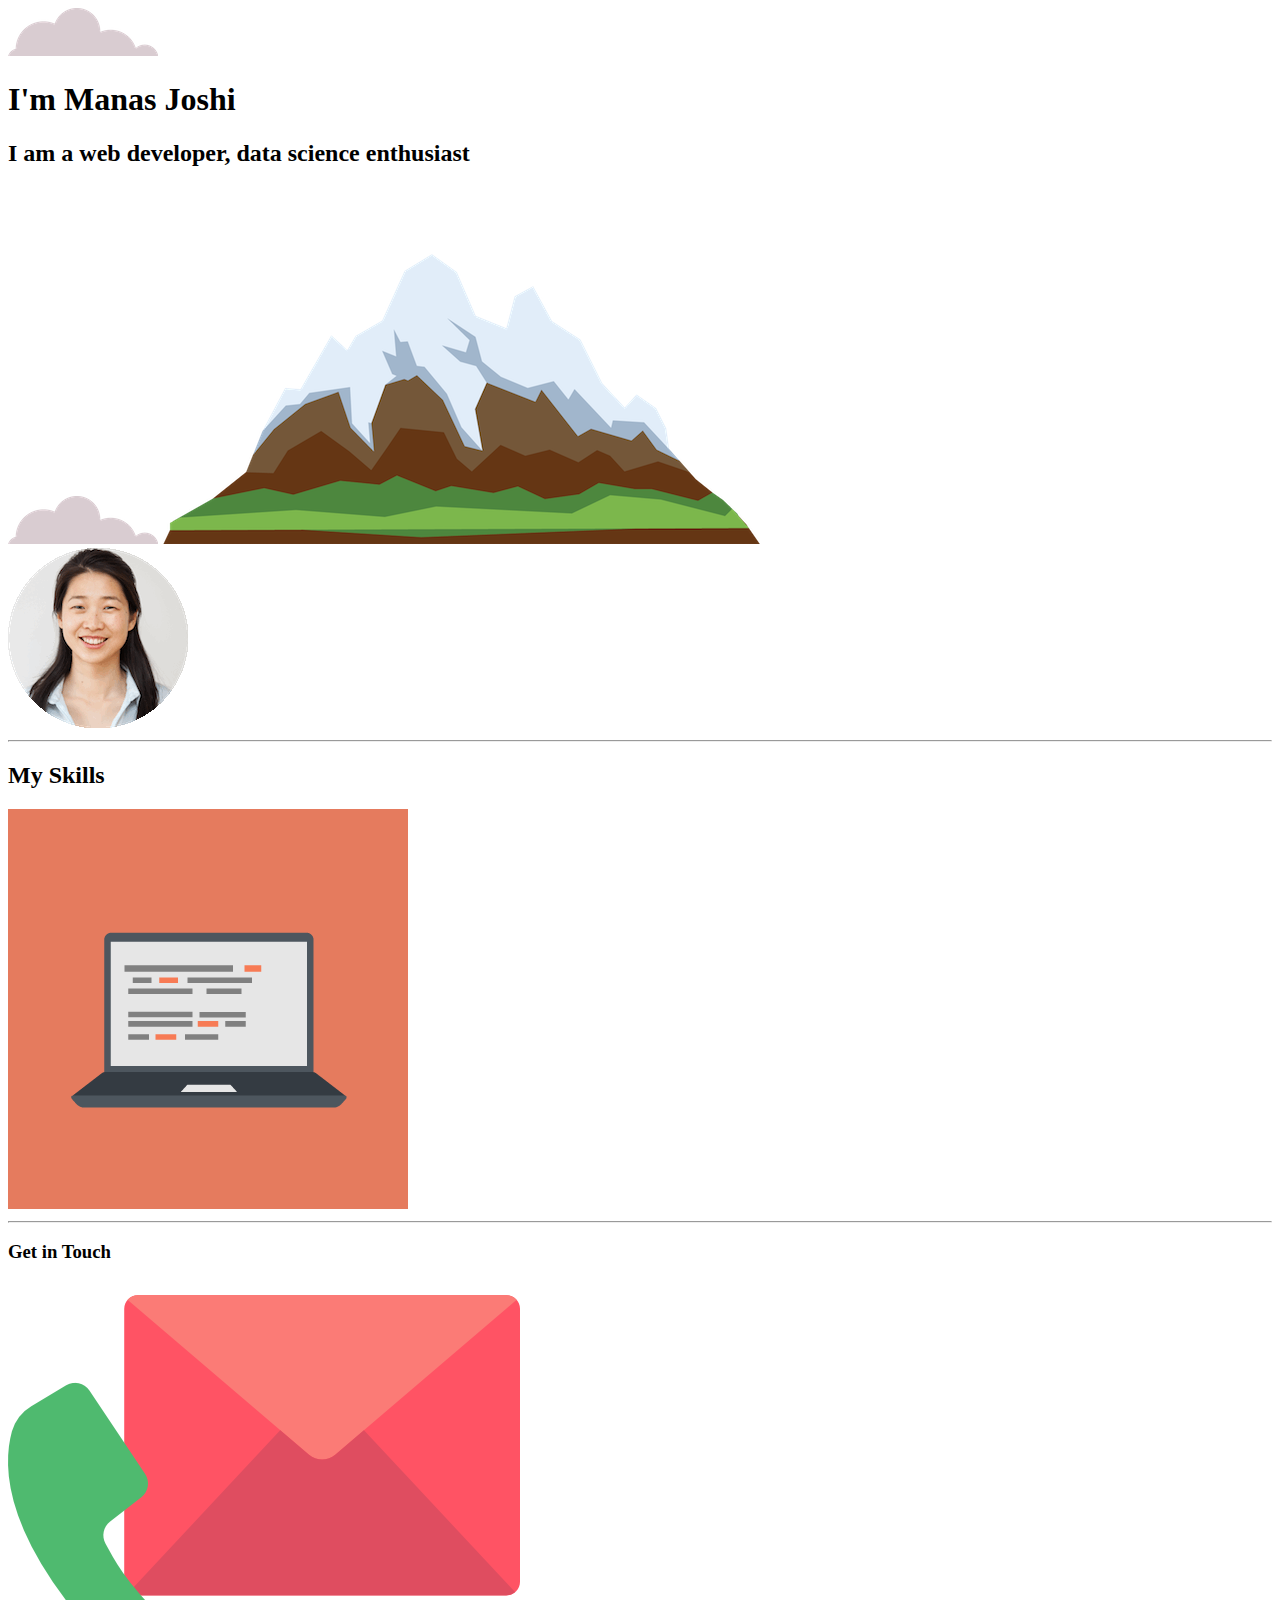
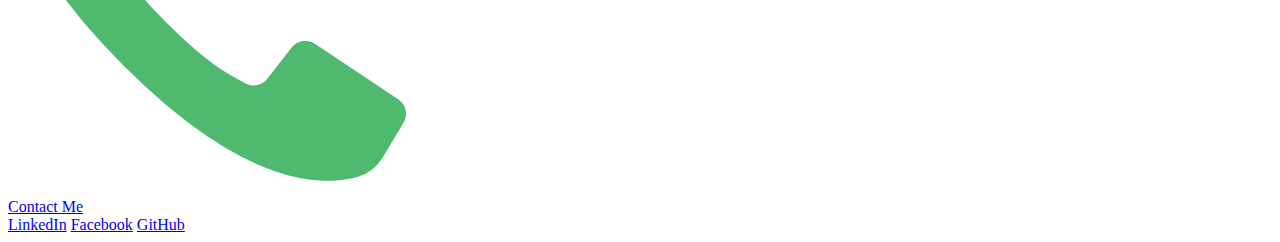
==== index.html @ 3797654e "Update index.html" ====
<!DOCTYPE html>
<html lang="en" dir="ltr">

<head>
  <meta charset="utf-8">
  <title>Manas's Personal Site</title>
  <link rel="stylesheet" href="css/master.css">
  <link rel="shortcut icon" href="images/favicon.ico">
  <link href="https://fonts.googleapis.com/css2?family=Kaushan+Script&family=Pacifico&display=swap" rel="stylesheet">
</head>

<body>
  <div class="top-container">
    <img class="top-cloud" src="images/cloud.png" alt="">
    <h1>I'm Manas Joshi</h1>
    <h2>I am a web developer, data science enthusiast</h2>

    <img class="bottom-cloud"src="images/cloud.png" alt="">
    <img src="images/mountain.png" alt="">


  </div>
  <div class="middle-container">
    <div class="profile">
      <img src="images/angela.png" alt="">

    </div>
    <hr>
    <div class="skills">
      <h2>My Skills</h2>
      <img class=" contact"src="images/computer.png" alt="">
      <div class="skill-row">
        

      </div>

    </div>
    <hr>

  <div class="contact-me">
    <h3>Get in Touch</h3>
    <img class="shadowed contact"src="images/contact.png" alt="">
    </div>
    <a class="btn" href="mailto:joshimanassunil@gmail.com">Contact Me</a>

        </div>

    <div class="bottom-container">
      <a class="footer-link" href="https://www.linkedin.com">LinkedIn</a>
      <a class="footer-link" href="https://www.facebbok.com">Facebook</a>
      <a class="footer-link" href="https://www.github.com">GitHub</a>

  </div>



<!--
  <table cellspacing="20">
    <tr>
    <td>  <img src="images/manas.jpg" alt="Manas Joshi" height="100" width="100"></td>
  <td>  <h1>Manas Joshi</h1>
    <p><em>Founder and CEO of <strong>MJ Industries</strong></em></p>
    <p>I am an web developer and data scientist. I love tea.</p></td>
    </tr>
  </table>
  <hr>
  <h3>Works</h3>
  <ul>
    <li>Accounting App</li>
    <li>Currency prediction</li>
  </ul>
  <hr>
  <h3>Work Experience</h3>
  <table border="1">
    <thead>
      <tr>
        <th>Dates</th>
        <th>Work</th>
      </tr>
    </thead>
    <tr>
      <td>2010-2013</td>
      <td>Lead Developer at MJ Industries</td>
    </tr>

      <tr>
        <td>2003</td>
        <td> Developer at <Infosys>  </Infosys></td>
      </tr>
  </table>
  <hr>
  <h3>Skills</h3>
  <table border="5">
    <tr>
      <td>  <table cellspacing=5>
        <tr>
          <td>C++</td>
          <td> ⭐⭐⭐⭐⭐ </td>
        </tr>

        <tr>
          <td>Web Development</td>
          <td>⭐⭐⭐⭐⭐</td>
        </tr>

        <tr>
          <td>Java</td>
          <td>⭐⭐⭐</td>
        </tr>
        </table></td>
        <td>  <table cellspacing=5>
          <tr>
            <td>C++</td>
            <td> ⭐⭐⭐⭐⭐ </td>
          </tr>

          <tr>
            <td>Web Development</td>
            <td>⭐⭐⭐⭐⭐</td>
          </tr>

          <tr>
            <td>Jasva</td>
            <td>⭐⭐⭐</td>
          </tr>
          </table></td>
    </tr>
  </table>
<hr>
<a href="mYHOBBIES.HTML">My Hobbies</a>
<a href="contact.html">Contact Me</a> -->
</body>

</html>
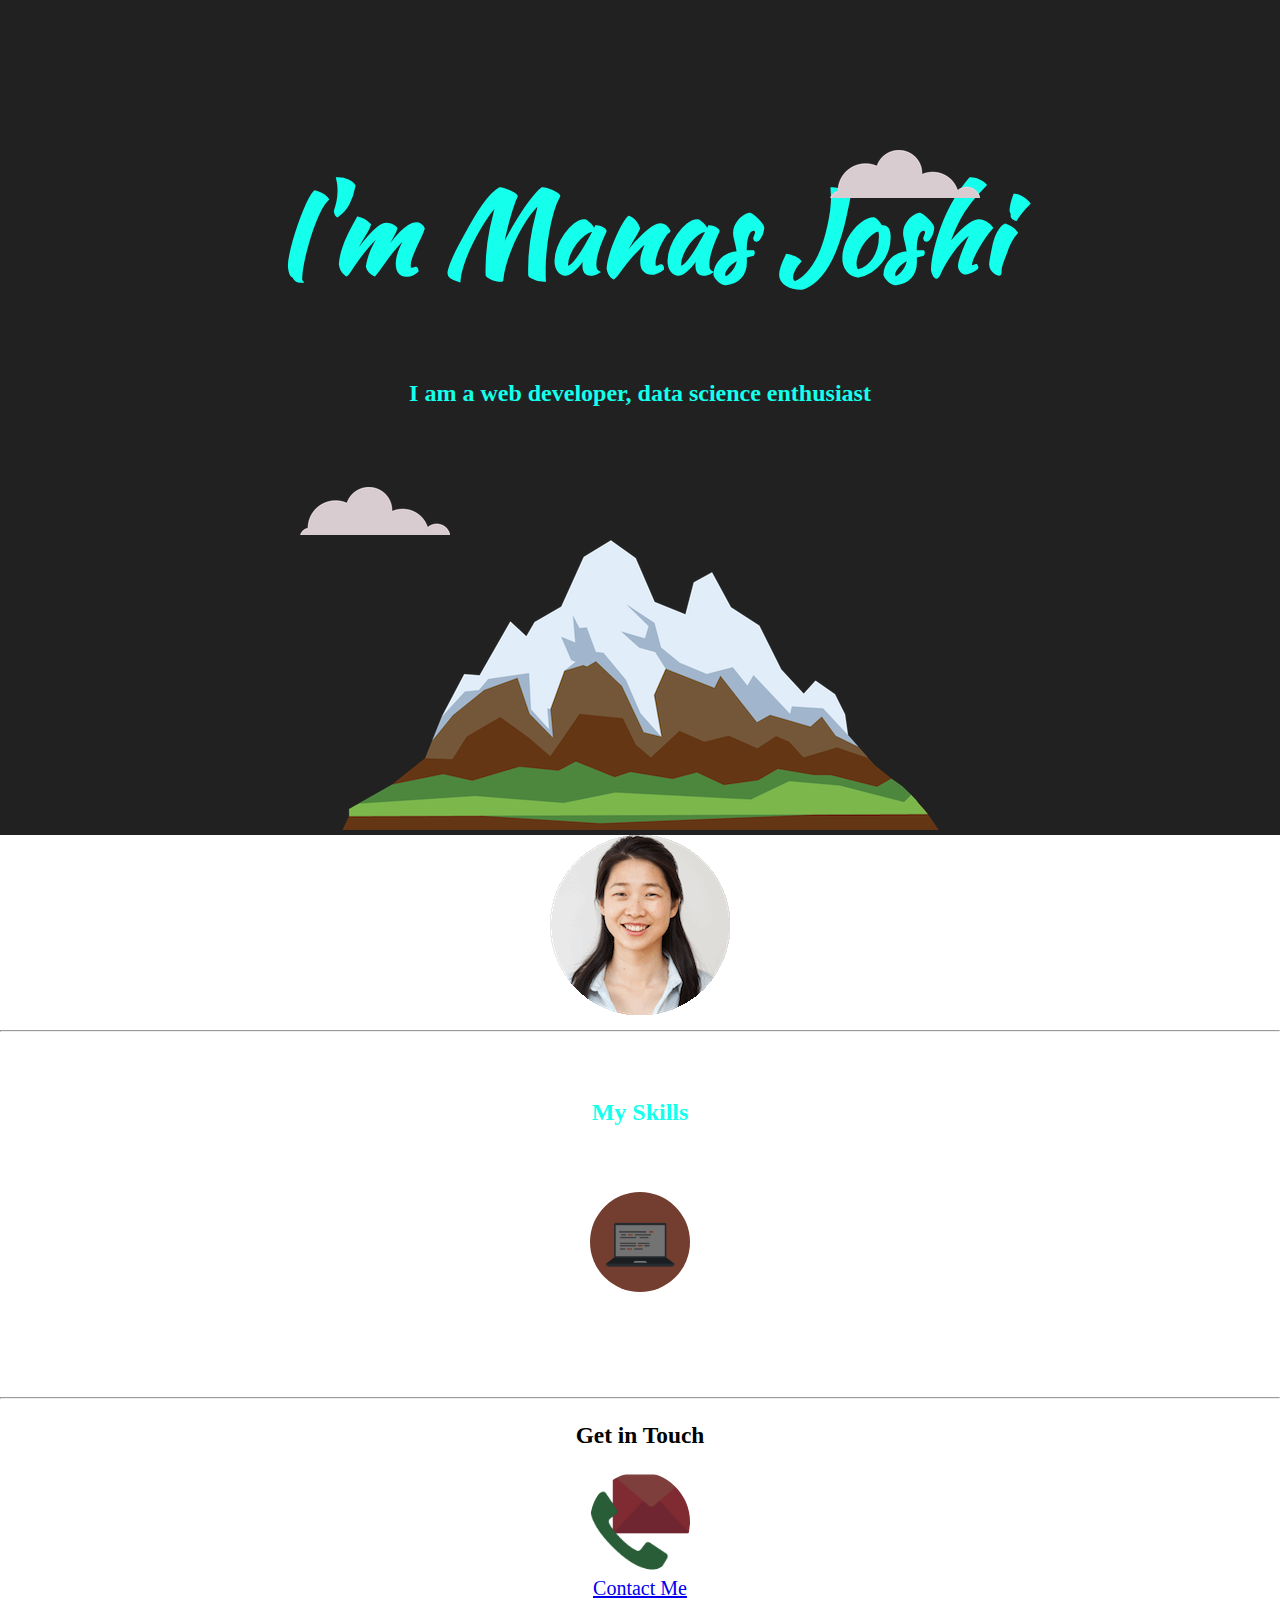
==== commit 55facd24: "Update index.html" ====
--- a/index.html
+++ b/index.html
@@ -4,7 +4,7 @@
 <head>
   <meta charset="utf-8">
   <title>Manas's Personal Site</title>
-  <link rel="stylesheet" href="css/master.css">
+  <link rel="stylesheet" href="/css/master.css">
   <link rel="shortcut icon" href="images/favicon.ico">
   <link href="https://fonts.googleapis.com/css2?family=Kaushan+Script&family=Pacifico&display=swap" rel="stylesheet">
 </head>
--- a/css/master.css
+++ b/css/master.css
@@ -0,0 +1,71 @@
+body{
+  margin:0;
+  text-align: center;
+  font-size: 20px;
+}
+.top-container{
+  text-align: center;
+  background-color: #212121;
+  color:#14ffec;
+  padding-top: 100px;
+  position: relative;
+}
+.middle-container{
+
+}
+.bottom-container{
+
+}
+.bottom-cloud{
+  position: absolute;
+  left: 300px;
+  bottom: 300px;
+}
+.top-cloud{
+  right: 300px;
+  margin-top: 50px;
+  position: absolute;
+}
+h1{
+  width: %;
+    margin: 50px auto 0 auto;
+  font-family: 'Kaushan Script', cursive;
+  font-size: 562%;
+  color: #14ffec
+}
+h2{
+  font-size: 1.5rem;
+  color:#14ffec;
+  line-height: 5;
+
+}
+
+.skill-row{
+  width: 50%;
+  margin: 100px auto 100px auto;
+  text-align: left;
+  line-height: 2;
+}
+.contact{
+  width: 100px;
+  height:  100px;
+  border-radius: 50px;
+  background-size: cover;
+  -webkit-border-radius: 100px;
+  -moz-border-radius: 100px;
+  filter: brightness(50%);
+}
+
+.contact:hover{
+  width: 100px;
+  height:  100px;
+  border-radius: 50px;
+  background-size: cover;
+  -webkit-border-radius: 100px;
+  -moz-border-radius: 100px;
+  filter: brightness(100%);
+}
+#212121
+#323232
+#0d7377
+#14ffec
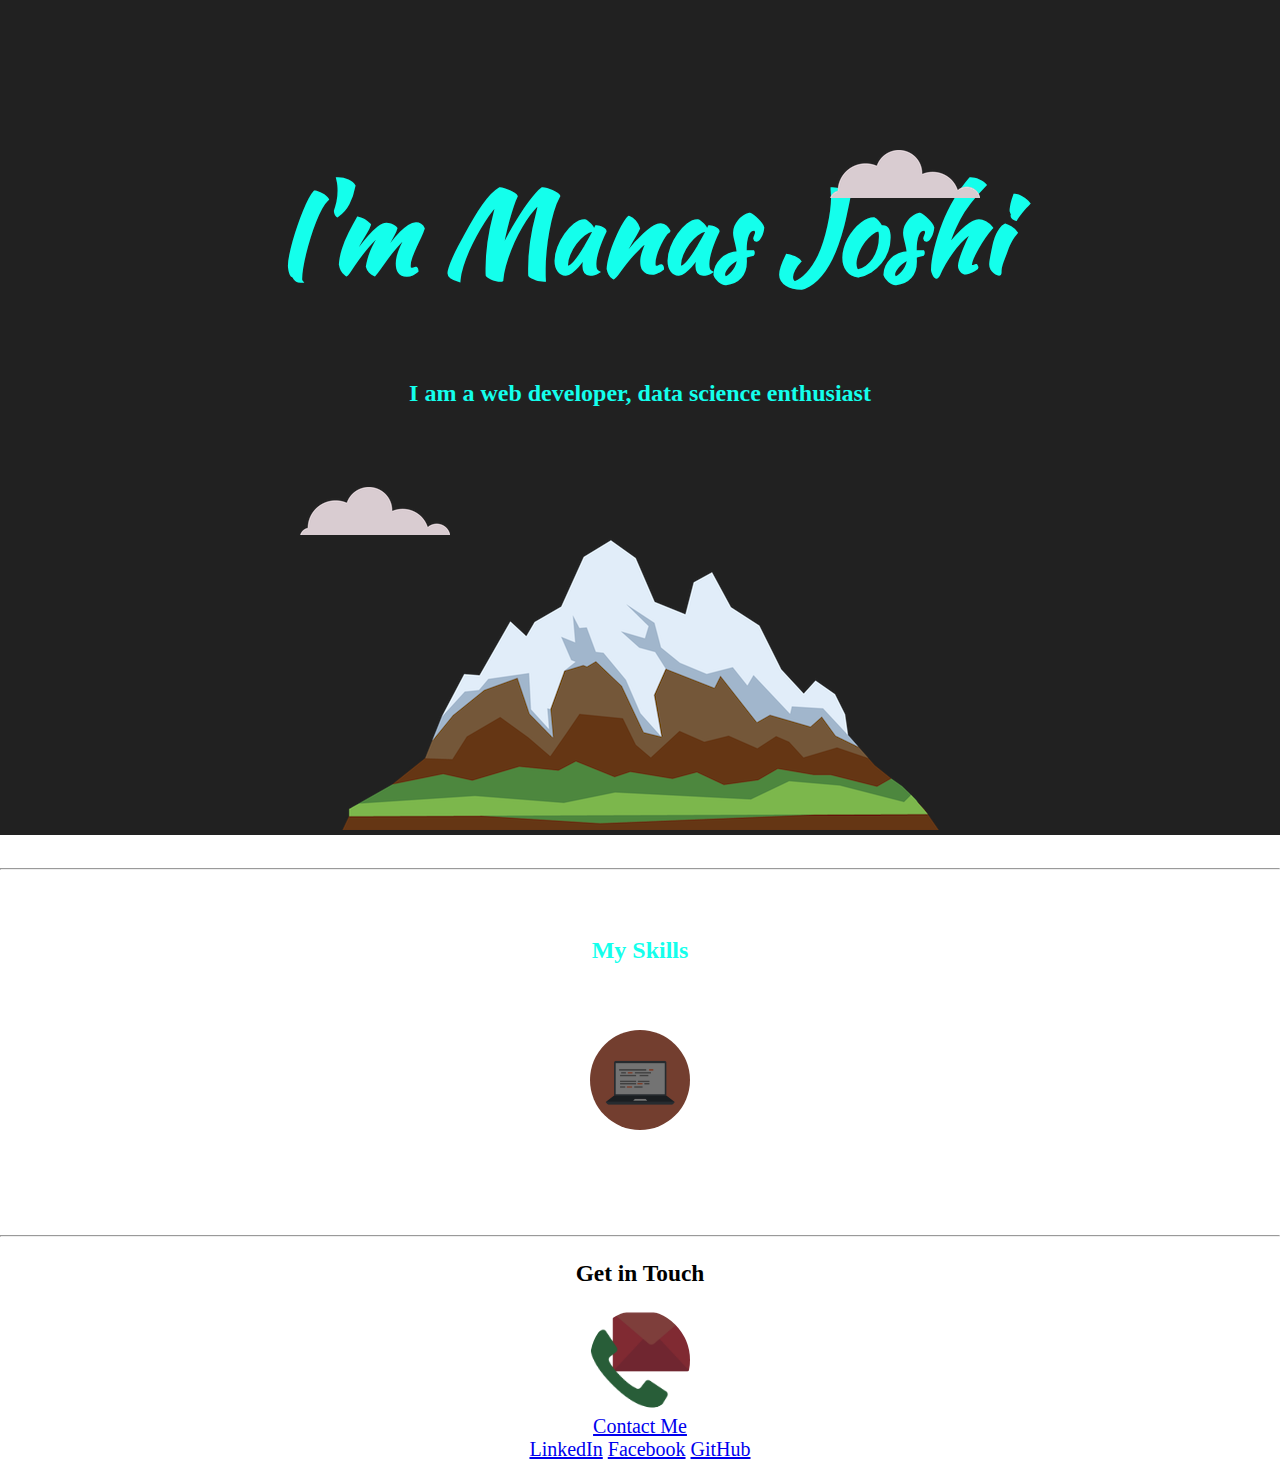
==== commit 5a09fafb: "Update index.html" ====
--- a/index.html
+++ b/index.html
@@ -22,7 +22,7 @@
   </div>
   <div class="middle-container">
     <div class="profile">
-      <img src="images/angela.png" alt="">
+      <img src="images/pic.jpg" alt="">
 
     </div>
     <hr>
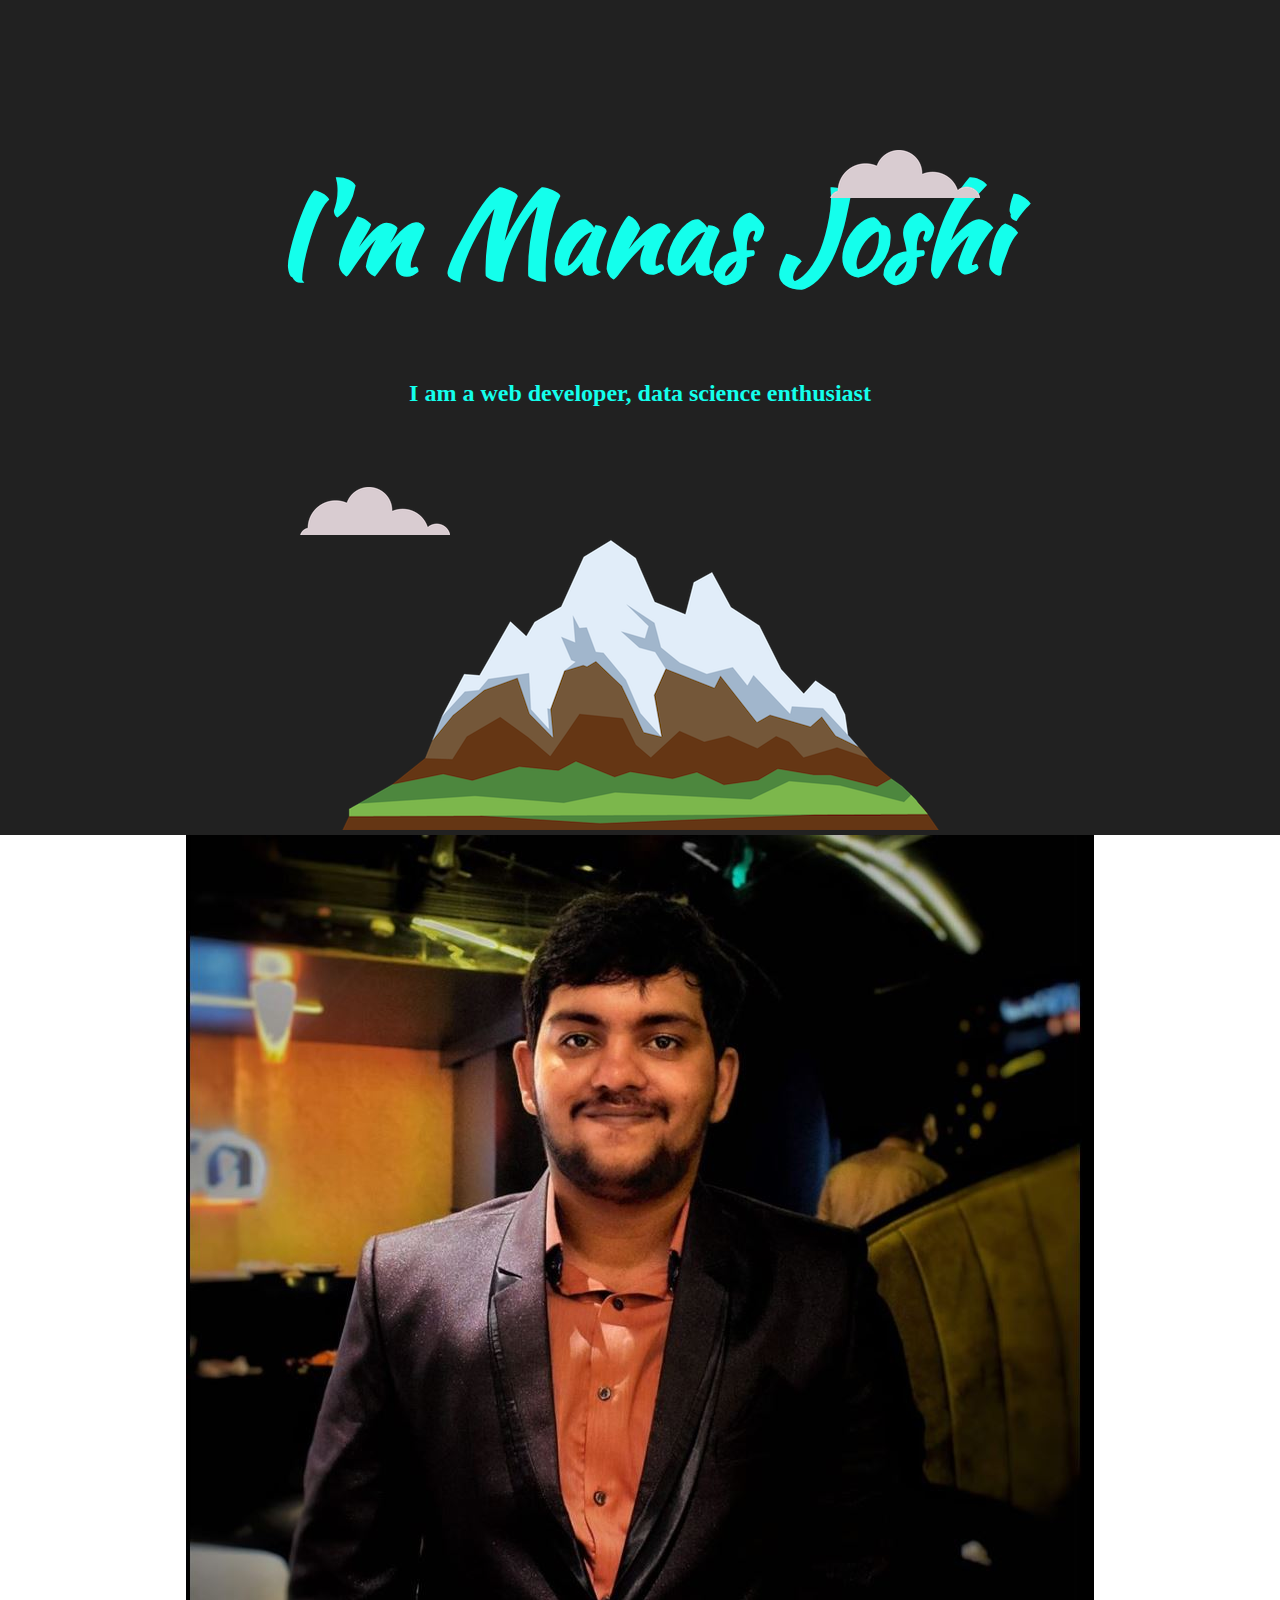
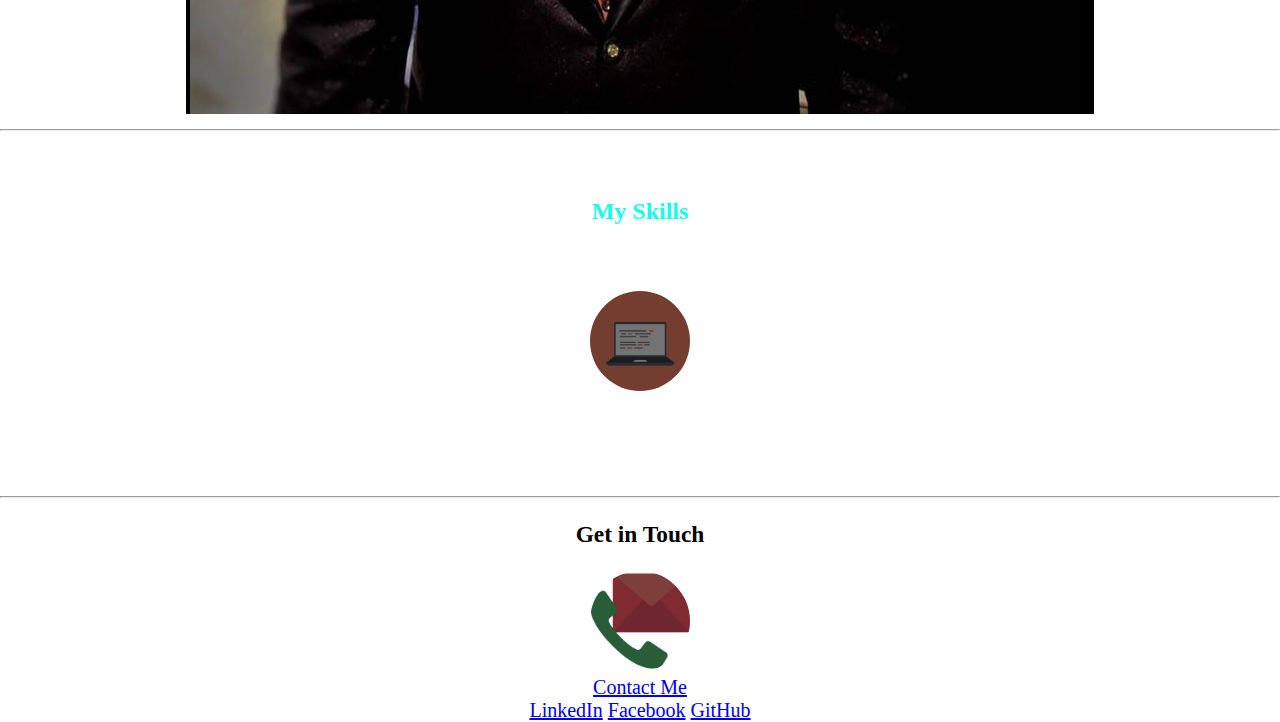
==== commit 2269f8f7: "Update index.html" ====
--- a/index.html
+++ b/index.html
@@ -4,7 +4,7 @@
 <head>
   <meta charset="utf-8">
   <title>Manas's Personal Site</title>
-  <link rel="stylesheet" href="/css/master.css">
+  <link rel="stylesheet" href="css/master.css">
   <link rel="shortcut icon" href="images/favicon.ico">
   <link href="https://fonts.googleapis.com/css2?family=Kaushan+Script&family=Pacifico&display=swap" rel="stylesheet">
 </head>
@@ -22,7 +22,7 @@
   </div>
   <div class="middle-container">
     <div class="profile">
-      <img src="images/pic.jpg" alt="">
+      <img src="images/pic.JPG" alt="">
 
     </div>
     <hr>
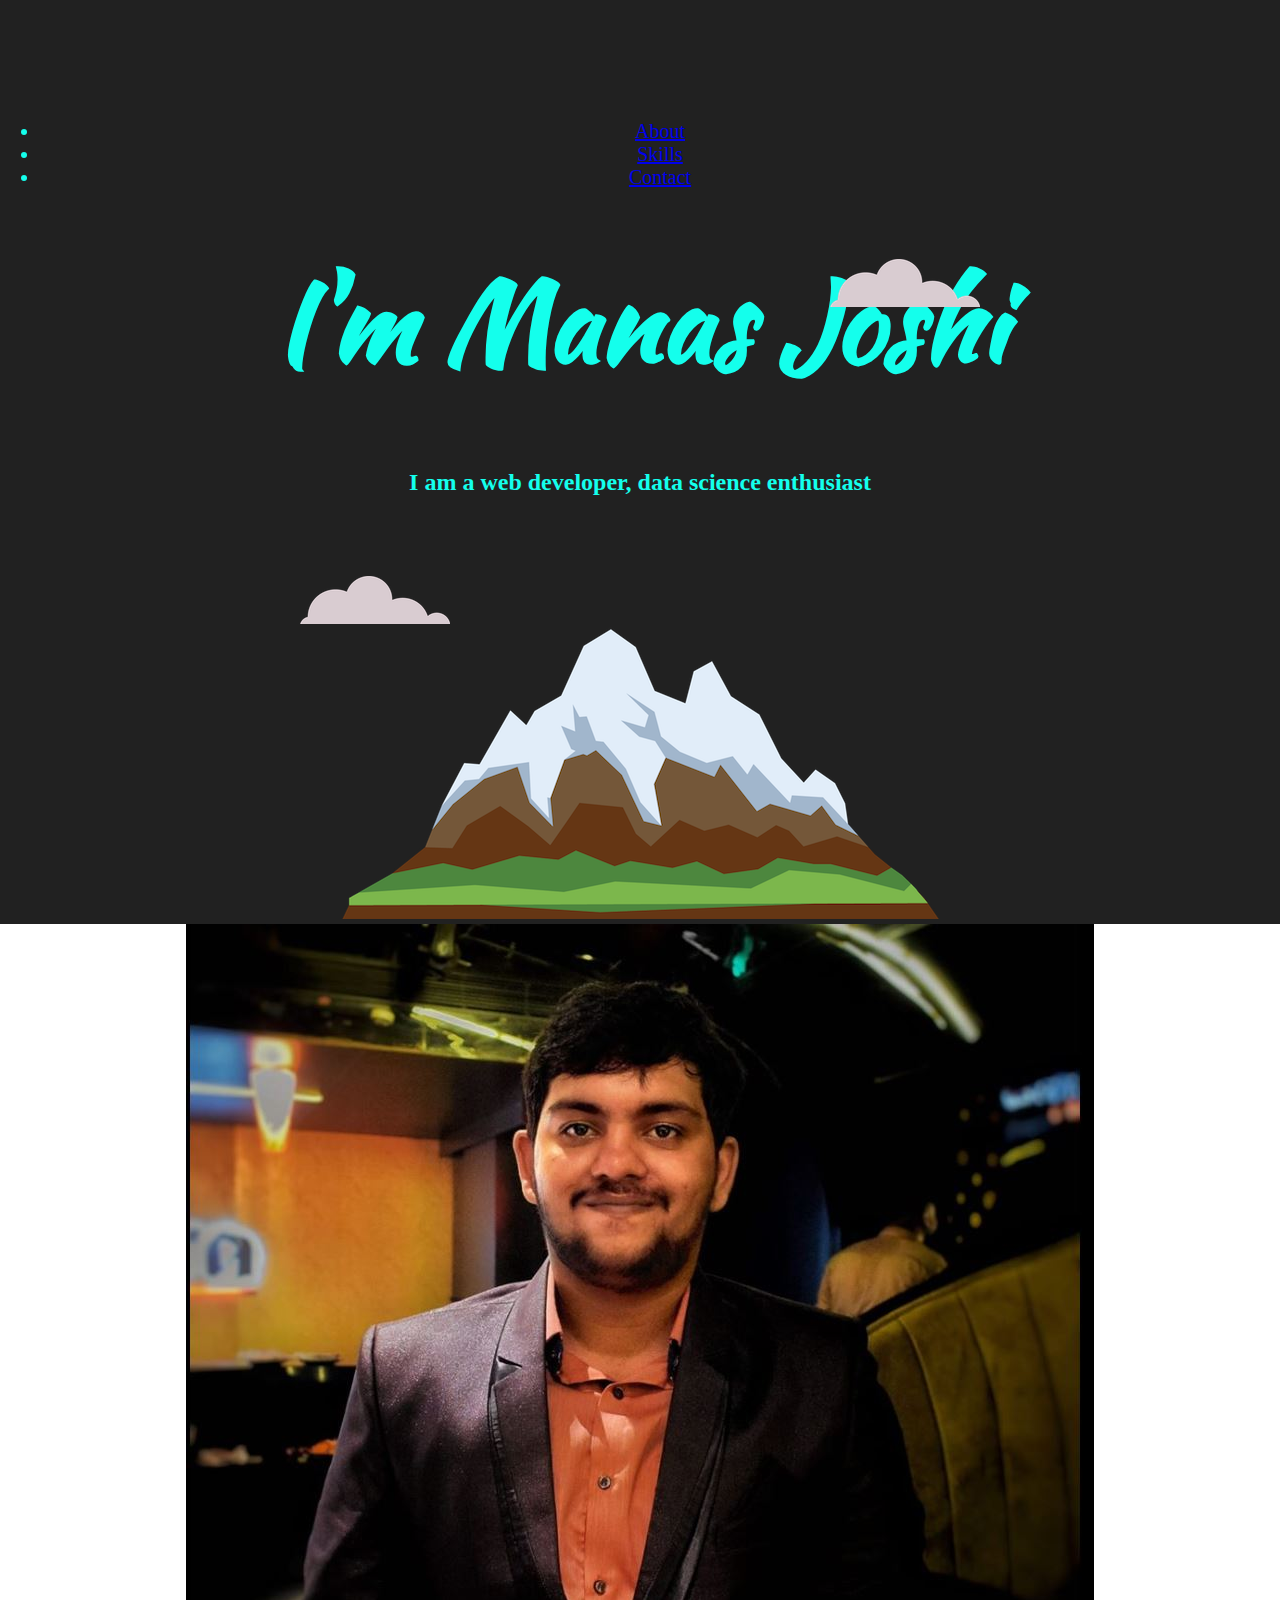
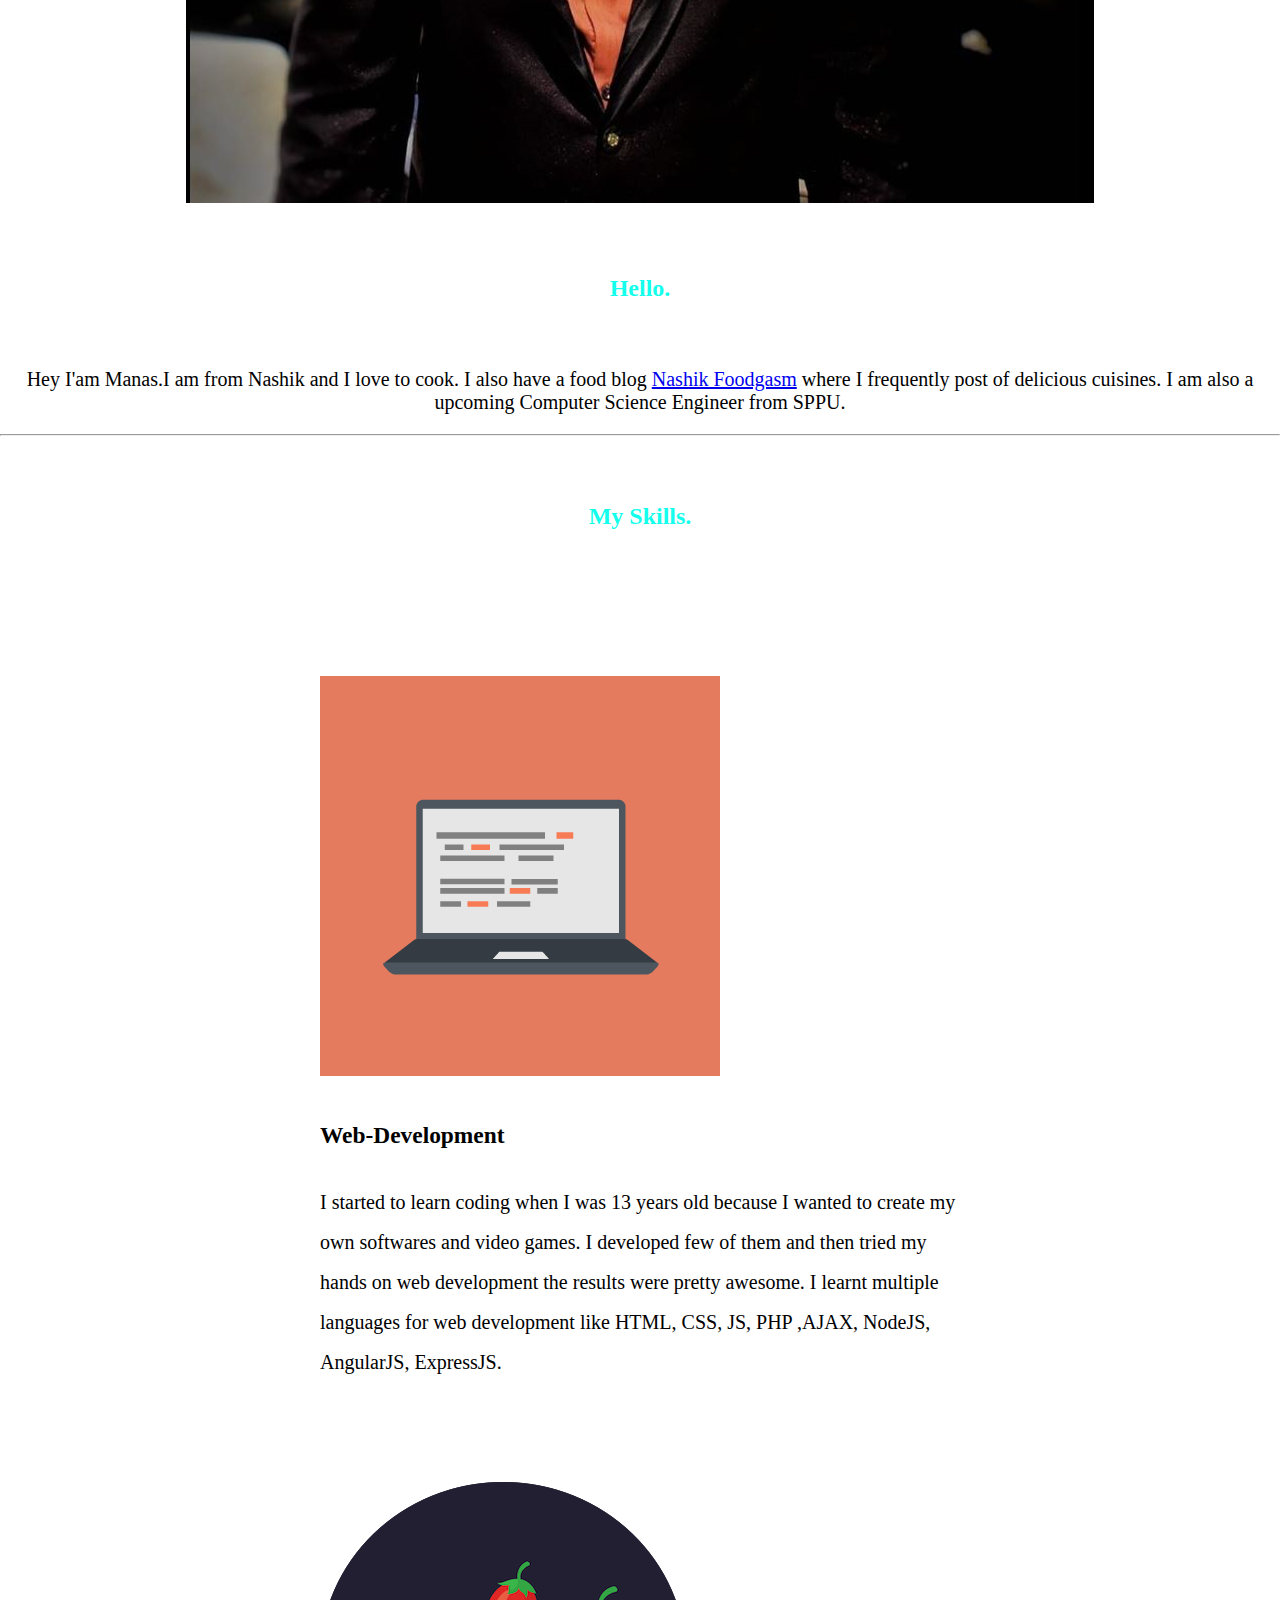
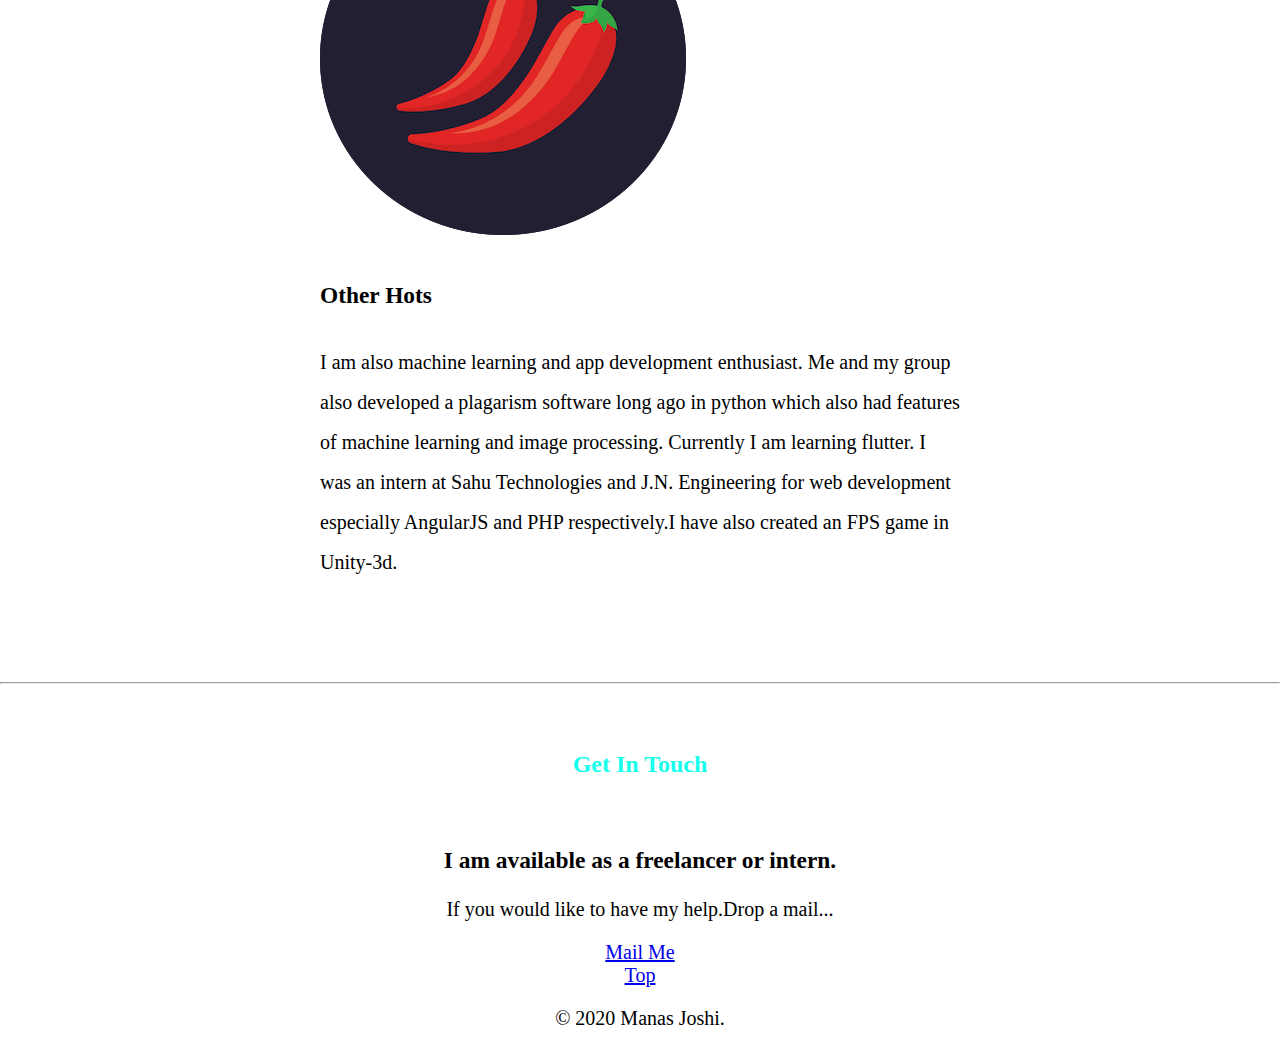
==== commit 405c053b: "Add files via upload" ====
--- a/index.html
+++ b/index.html
@@ -6,11 +6,24 @@
   <title>Manas's Personal Site</title>
   <link rel="stylesheet" href="css/master.css">
   <link rel="shortcut icon" href="images/favicon.ico">
+  <link rel="stylesheet" href="https://pro.fontawesome.com/releases/v5.10.0/css/all.css" integrity="sha384-AYmEC3Yw5cVb3ZcuHtOA93w35dYTsvhLPVnYs9eStHfGJvOvKxVfELGroGkvsg+p" crossorigin="anonymous"/>
+
   <link href="https://fonts.googleapis.com/css2?family=Kaushan+Script&family=Pacifico&display=swap" rel="stylesheet">
 </head>
 
 <body>
+
+
+
   <div class="top-container">
+    <div class="nav">
+      <ul>
+      <li><a href="#about">About</a></li>
+      <li><a href="#skills">Skills</a></li>
+      <li><a href="#contact">Contact</a></li>
+    </ul>
+    </div>
+
     <img class="top-cloud" src="images/cloud.png" alt="">
     <h1>I'm Manas Joshi</h1>
     <h2>I am a web developer, data science enthusiast</h2>
@@ -20,115 +33,49 @@
 
 
   </div>
-  <div class="middle-container">
-    <div class="profile">
-      <img src="images/pic.JPG" alt="">
-
+    <section>
+  <div  class="middle-container">
+    <div id="about"class="profile">
+      <img class="myimage"src="images/pic.JPG" alt="">
+      <h2>Hello.</h2>
+      <p class="p1">Hey I'am Manas.I am from Nashik and I love to cook. I also have a food blog <a href="https://instagram.com/nashik_foodgasm">Nashik Foodgasm</a>  where I frequently post of delicious cuisines. I am also a upcoming Computer Science Engineer from SPPU. </p>
     </div>
     <hr>
-    <div class="skills">
-      <h2>My Skills</h2>
-      <img class=" contact"src="images/computer.png" alt="">
+    <div id="skills"class="skills">
+      <h2>My Skills.</h2>
       <div class="skill-row">
-        
+        <img class="code-img" src="images/computer.png" alt="">
+        <h3>Web-Development</h3>
+        <p>I started to learn coding when I was 13 years old because I wanted  to create my own softwares and video games. I developed few of them and then tried my hands on web development the results were pretty awesome. I learnt multiple languages for web development like HTML, CSS, JS, PHP ,AJAX, NodeJS, AngularJS, ExpressJS.</p>
+      </div>
+      <div class="skill-row">
+        <img class="chilli-img" src="images/chillies.png" alt="">
+        <h3>Other Hots</h3>
+        <p>I am also machine learning and app development enthusiast. Me and my group also developed a plagarism software long ago in python which also had features of machine learning and image processing. Currently I am learning flutter. I was an intern at Sahu Technologies and J.N. Engineering for web development especially AngularJS and PHP respectively.I have also created an FPS game in Unity-3d.</p>
+      </div>
+    </div>
 
-      </div>
 
+
+    <hr>
+    <div class="contact-me">
+      <h2>Get In Touch</h2>
+      <h3>I am available as a freelancer or intern.</h3>
+      <p>If you would like to have my help.Drop a mail...</p>
+      <a class="btn" href="mailto:joshimanassusnil@gmail.com">Mail Me</a>
     </div>
-    <hr>
+  </div>
+  <a href="#" style="text-align: right;">Top</a>
 
-  <div class="contact-me">
-    <h3>Get in Touch</h3>
-    <img class="shadowed contact"src="images/contact.png" alt="">
-    </div>
-    <a class="btn" href="mailto:joshimanassunil@gmail.com">Contact Me</a>
+    <div  id="contact" class="bottom-container">
+      <a class="footer-link" href="https://www.linkedin.com"><i class="fab fa-linkedin"></i></a>
+    <a class="footer-link" href="https://www.facebook.com"><i class="fab fa-facebook "></i></a>
+      <a class="footer-link" href="https://www.github.com/manasjoshi1"><i class="fab fa-github"></i></a>
+      <p class="copyright">© 2020 Manas Joshi.</p>
 
-        </div>
-
-    <div class="bottom-container">
-      <a class="footer-link" href="https://www.linkedin.com">LinkedIn</a>
-      <a class="footer-link" href="https://www.facebbok.com">Facebook</a>
-      <a class="footer-link" href="https://www.github.com">GitHub</a>
 
   </div>
 
-
-
-<!--
-  <table cellspacing="20">
-    <tr>
-    <td>  <img src="images/manas.jpg" alt="Manas Joshi" height="100" width="100"></td>
-  <td>  <h1>Manas Joshi</h1>
-    <p><em>Founder and CEO of <strong>MJ Industries</strong></em></p>
-    <p>I am an web developer and data scientist. I love tea.</p></td>
-    </tr>
-  </table>
-  <hr>
-  <h3>Works</h3>
-  <ul>
-    <li>Accounting App</li>
-    <li>Currency prediction</li>
-  </ul>
-  <hr>
-  <h3>Work Experience</h3>
-  <table border="1">
-    <thead>
-      <tr>
-        <th>Dates</th>
-        <th>Work</th>
-      </tr>
-    </thead>
-    <tr>
-      <td>2010-2013</td>
-      <td>Lead Developer at MJ Industries</td>
-    </tr>
-
-      <tr>
-        <td>2003</td>
-        <td> Developer at <Infosys>  </Infosys></td>
-      </tr>
-  </table>
-  <hr>
-  <h3>Skills</h3>
-  <table border="5">
-    <tr>
-      <td>  <table cellspacing=5>
-        <tr>
-          <td>C++</td>
-          <td> ⭐⭐⭐⭐⭐ </td>
-        </tr>
-
-        <tr>
-          <td>Web Development</td>
-          <td>⭐⭐⭐⭐⭐</td>
-        </tr>
-
-        <tr>
-          <td>Java</td>
-          <td>⭐⭐⭐</td>
-        </tr>
-        </table></td>
-        <td>  <table cellspacing=5>
-          <tr>
-            <td>C++</td>
-            <td> ⭐⭐⭐⭐⭐ </td>
-          </tr>
-
-          <tr>
-            <td>Web Development</td>
-            <td>⭐⭐⭐⭐⭐</td>
-          </tr>
-
-          <tr>
-            <td>Jasva</td>
-            <td>⭐⭐⭐</td>
-          </tr>
-          </table></td>
-    </tr>
-  </table>
-<hr>
-<a href="mYHOBBIES.HTML">My Hobbies</a>
-<a href="contact.html">Contact Me</a> -->
 </body>
 
 </html>
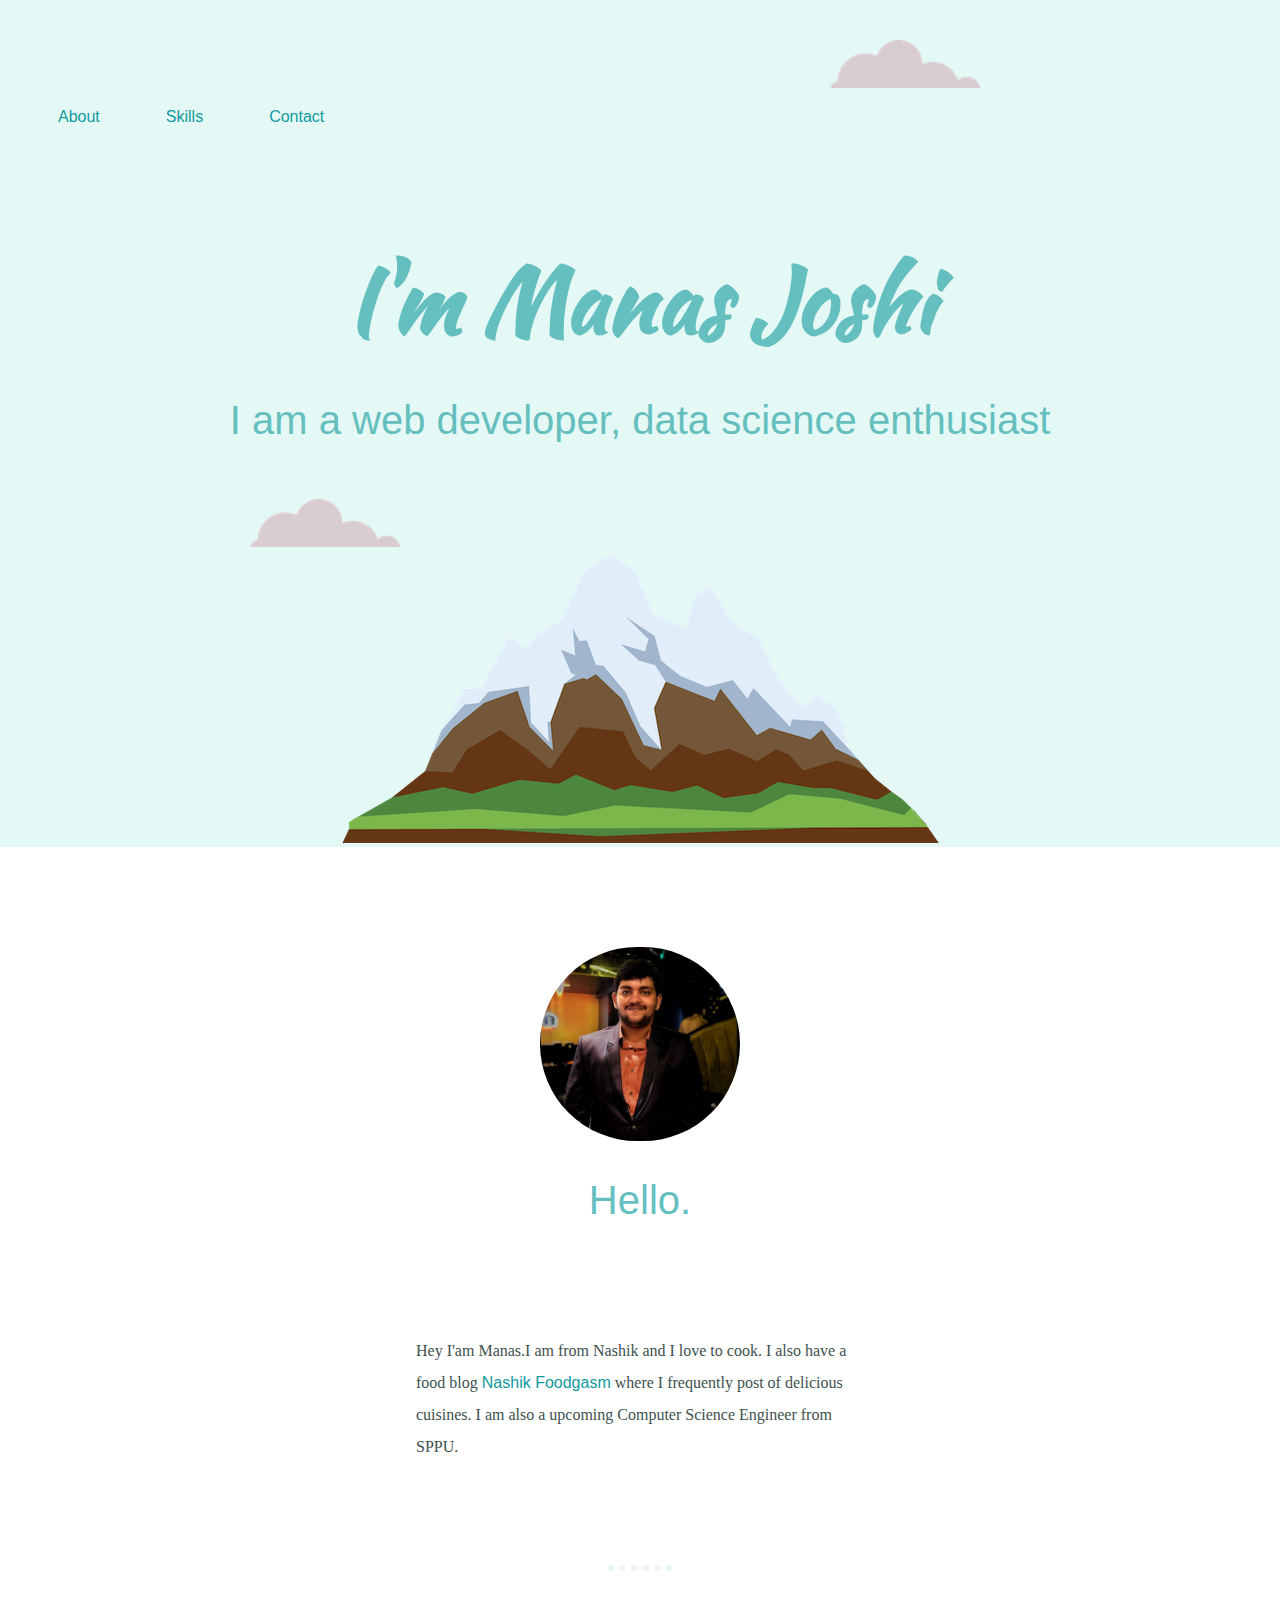
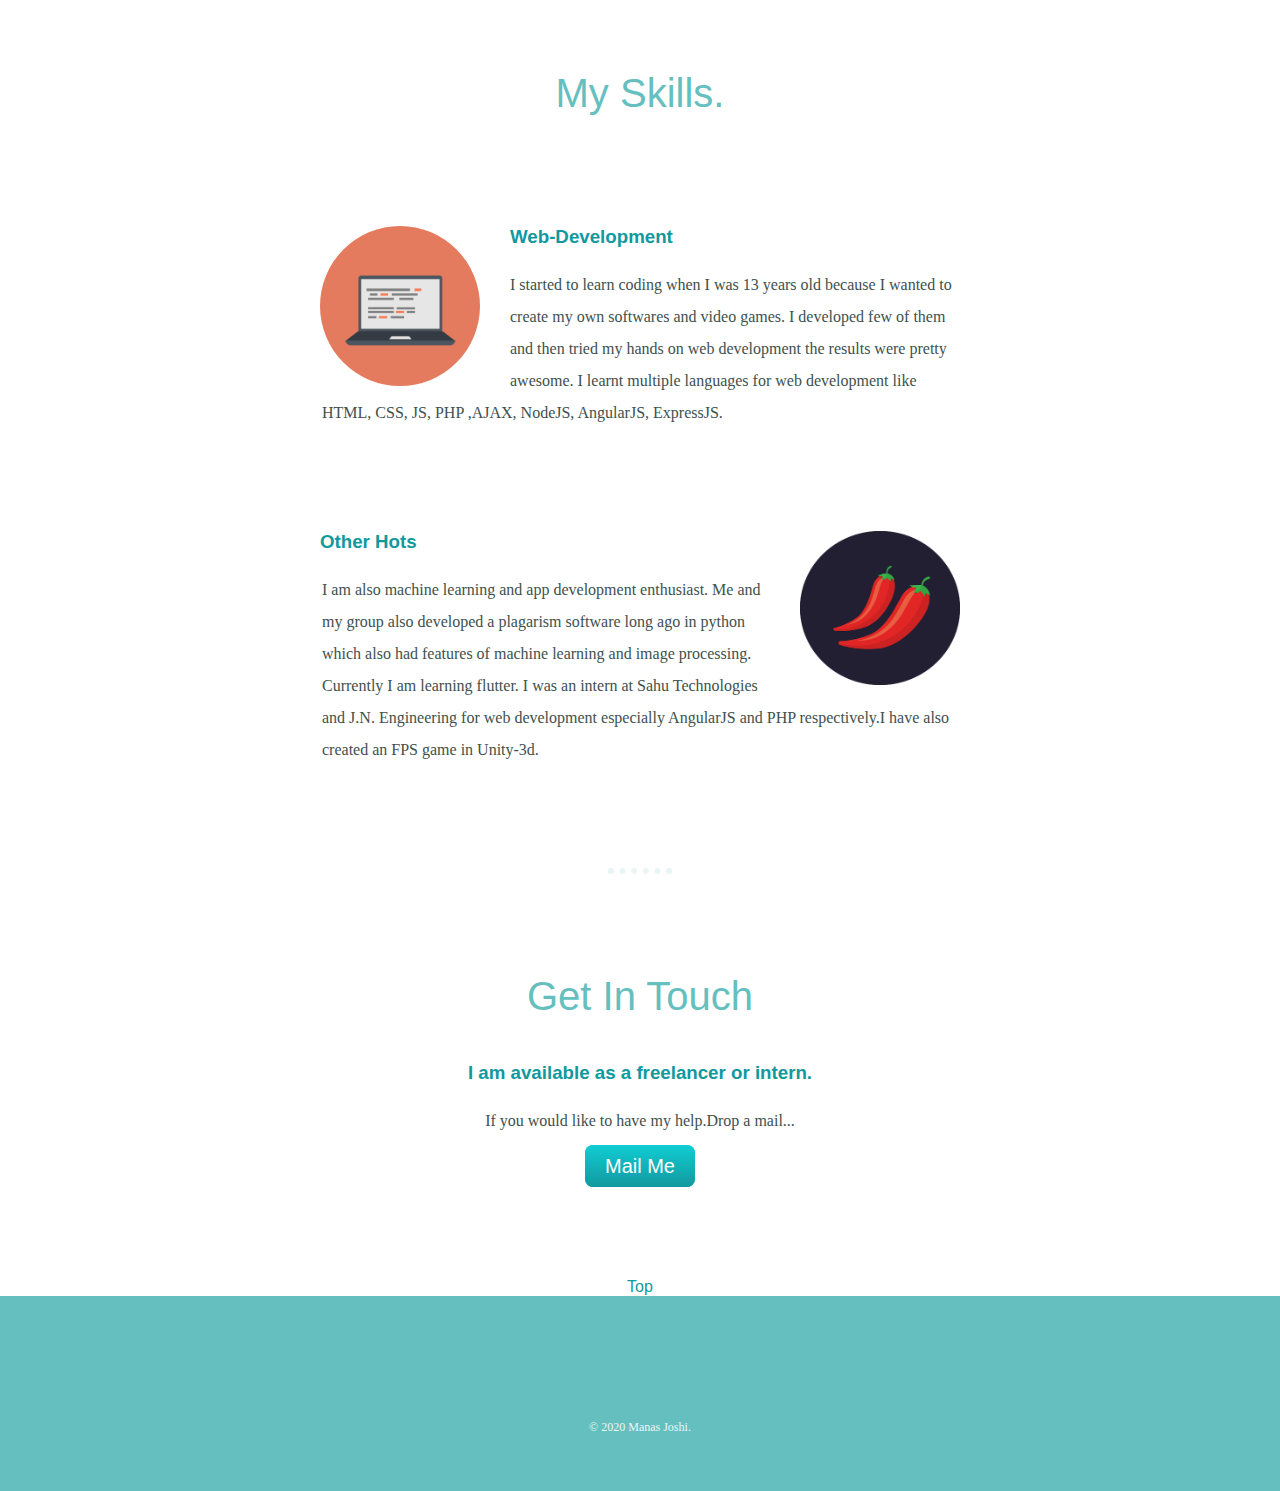
==== commit 7db687f7: "Update index.html" ====
--- a/index.html
+++ b/index.html
@@ -68,8 +68,8 @@
   <a href="#" style="text-align: right;">Top</a>
 
     <div  id="contact" class="bottom-container">
-      <a class="footer-link" href="https://www.linkedin.com"><i class="fab fa-linkedin"></i></a>
-    <a class="footer-link" href="https://www.facebook.com"><i class="fab fa-facebook "></i></a>
+      <a class="footer-link" href="https://www.linkedin.com/in/manas-joshi-81446a171"><i class="fab fa-linkedin"></i></a>
+    <a class="footer-link" href="https://www.facebook.com/manas1225"><i class="fab fa-facebook "></i></a>
       <a class="footer-link" href="https://www.github.com/manasjoshi1"><i class="fab fa-github"></i></a>
       <p class="copyright">© 2020 Manas Joshi.</p>
 
--- a/css/master.css
+++ b/css/master.css
@@ -1,71 +1,180 @@
-body{
-  margin:0;
+body {
+  color: #40514E;
+  margin: 0;
   text-align: center;
-  font-size: 20px;
+  font-family: 'Kaushan';
+  scroll-behavior: smooth;
 }
-.top-container{
-  text-align: center;
-  background-color: #212121;
-  color:#14ffec;
-  padding-top: 100px;
-  position: relative;
+.nav{
+  text-align: right;
+  margin-right: 30px
 }
-.middle-container{
-
-}
-.bottom-container{
-
-}
-.bottom-cloud{
-  position: absolute;
-  left: 300px;
-  bottom: 300px;
-}
-.top-cloud{
-  right: 300px;
-  margin-top: 50px;
-  position: absolute;
-}
-h1{
-  width: %;
-    margin: 50px auto 0 auto;
-  font-family: 'Kaushan Script', cursive;
-  font-size: 562%;
-  color: #14ffec
-}
-h2{
-  font-size: 1.5rem;
-  color:#14ffec;
-  line-height: 5;
-
+ul {
+  list-style-type: none;
+  margin: 0;
+  padding: 0;
+  overflow: hidden;
 }
 
-.skill-row{
+li {
+  float: left;
+}
+
+li a {
+  display: block;
+  padding: 8px;
+  margin-left: 50px;
+  margin-bottom: 50px;
+}
+h1 {
+  color: #66BFBF;
+  font-size: 5.625rem;
+  margin: 50px auto 0 auto;
+  font-family: 'Kaushan Script', cursive;
+}
+
+h2 {
+  color: #66BFBF;
+  font-family: 'Montserrat', sans-serif;
+  font-size: 2.5rem;
+  font-weight: normal;
+  padding-bottom: 10px;
+}
+
+h3 {
+  color: #11999E;
+  font-family: 'Montserrat', sans-serif;
+}
+
+p {
+  line-height: 2;
+  padding: 2px;
+}
+.p1 {
+  width: 35%;
+  margin: 100px auto 100px auto;
+  text-align: left;
+}
+
+hr {
+  border: dotted #EAF6F6 6px;
+  border-bottom: none;
+  width: 4%;
+  margin: 100px auto;
+}
+
+a{
+  color: #11999E;
+  font-family: 'Montserrat', sans-serif;
+  text-decoration: none;
+}
+.footer-link{
+  color: #11999E;
+  font-family: 'Montserrat', sans-serif;
+  margin: 10px 20px;
+  padding: 15px;
+  text-decoration: none;
+  font-size: 2rem;
+}
+
+.footer-link:hover {
+  color: #EAF6F6;
+}
+a:hover{
+  color: #0fb7bd;
+  text-decoration:underline;
+}
+.top-container {
+  background-color: #E4F9F5;
+  position: relative;
+  padding-top: 100px;
+}
+
+.middle-container {
+  margin: 100px 0;
+}
+
+.bottom-container {
+  background-color: #66BFBF;
+  padding: 50px 0 20px;
+}
+
+
+.skill-row {
   width: 50%;
   margin: 100px auto 100px auto;
   text-align: left;
-  line-height: 2;
 }
-.contact{
-  width: 100px;
-  height:  100px;
-  border-radius: 50px;
-  background-size: cover;
-  -webkit-border-radius: 100px;
-  -moz-border-radius: 100px;
-  filter: brightness(50%);
+.myimage{
+  width: 200px;
+border-radius: 100px;
+}
+.pro {
+  text-decoration: underline;
 }
 
-.contact:hover{
-  width: 100px;
-  height:  100px;
-  border-radius: 50px;
-  background-size: cover;
-  -webkit-border-radius: 100px;
-  -moz-border-radius: 100px;
-  filter: brightness(100%);
+.intro {
+  width: 30%;
+  margin: auto;
 }
-#212121
-#323232
-#0d7377
-#14ffec
+
+.contact-message {
+  width: 40%;
+  margin: 40px auto 60px;
+}
+
+.copyright {
+  color: #EAF6F6;
+  font-size: 0.75rem;
+  padding: 20px 0;
+}
+
+.top-cloud {
+  position: absolute;
+  right: 300px;
+  top: 40px;
+}
+
+.bottom-cloud {
+  position: absolute;
+  left: 250px;
+  bottom: 300px;
+}
+
+.code-img {
+  width: 25%;
+  border-radius: 50%;
+  float: left;
+  margin-right: 30px;
+}
+
+.chilli-img {
+  width: 25%;
+  height: 25%;
+  float: right;
+  margin-left: 30px;
+}
+
+.btn {
+  background: #11cdd4;
+  background-image: -webkit-linear-gradient(top, #11cdd4, #11999e);
+  background-image: -moz-linear-gradient(top, #11cdd4, #11999e);
+  background-image: -ms-linear-gradient(top, #11cdd4, #11999e);
+  background-image: -o-linear-gradient(top, #11cdd4, #11999e);
+  background-image: linear-gradient(to bottom, #11cdd4, #11999e);
+  -webkit-border-radius: 8;
+  -moz-border-radius: 8;
+  border-radius: 8px;
+  font-family: 'Montserrat', sans-serif;
+  color: #ffffff;
+  font-size: 20px;
+  padding: 10px 20px 10px 20px;
+  text-decoration: none;
+}
+
+.btn:hover {
+  background: #0fb7bd;
+  background-image: -webkit-linear-gradient(top, #0fb7bd, #0fb7bd);
+
+  text-decoration: none;
+}
